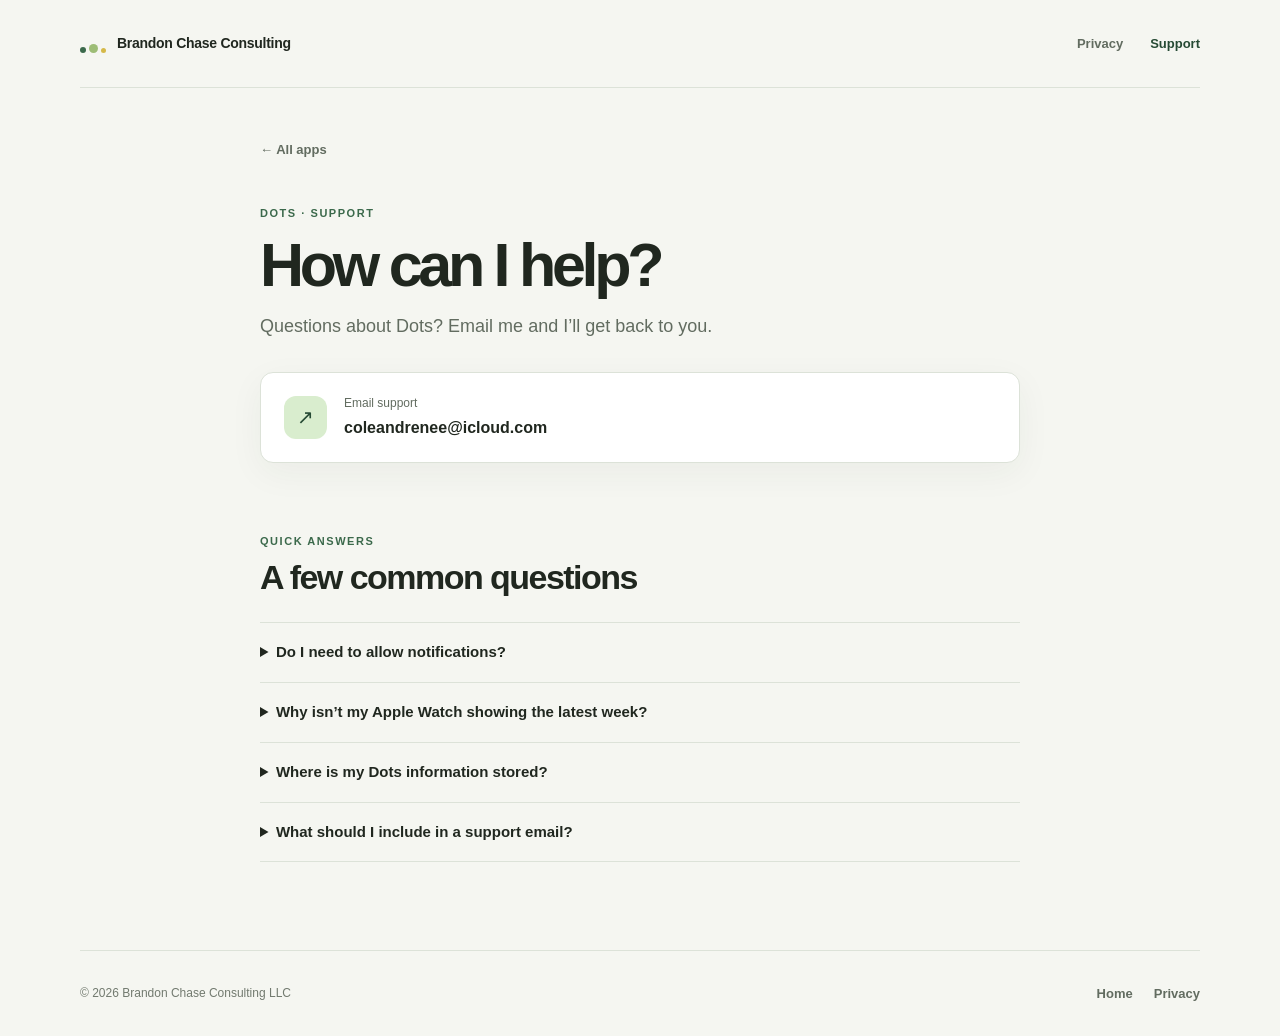
==== support/index.html @ f687b7f3 "Publish Dots privacy and support site" ====
<!doctype html>
<html lang="en">
<head>
  <meta charset="utf-8">
  <meta name="viewport" content="width=device-width, initial-scale=1">
  <meta name="theme-color" content="#f5f6f1">
  <meta name="description" content="Get help with Dots from Brandon Chase Consulting LLC.">
  <title>Dots Support · Brandon Chase Consulting</title>
  <link rel="stylesheet" href="../assets/site.css">
</head>
<body>
  <a class="skip-link" href="#main">Skip to content</a>
  <header class="site-header">
    <a class="wordmark" href="/brandonchase-apps/" aria-label="Brandon Chase Consulting home">
      <span class="brand-mark" aria-hidden="true"><i></i><i></i><i></i></span>
      <span>Brandon Chase Consulting</span>
    </a>
    <nav aria-label="Main navigation">
      <a href="../privacy/dots/">Privacy</a>
      <a aria-current="page" href="./">Support</a>
    </nav>
  </header>

  <main id="main" class="document-page support-page">
    <a class="back-link" href="/brandonchase-apps/">← All apps</a>
    <p class="eyebrow">Dots · Support</p>
    <h1>How can I help?</h1>
    <p class="document-intro">Questions about Dots? Email me and I’ll get back to you.</p>

    <a class="email-card" href="mailto:coleandrenee@icloud.com">
      <span class="email-icon" aria-hidden="true">↗</span>
      <span><span class="email-label">Email support</span><strong>coleandrenee@icloud.com</strong></span>
    </a>

    <section class="faq-section" aria-labelledby="faq-title">
      <p class="eyebrow">Quick answers</p>
      <h2 id="faq-title">A few common questions</h2>
      <details>
        <summary>Do I need to allow notifications?</summary>
        <p>No. Notifications are optional. Dots still works if you decline them, and you can change permission later in iOS Settings.</p>
      </details>
      <details>
        <summary>Why isn’t my Apple Watch showing the latest week?</summary>
        <p>Check that the Watch is paired and the Dots companion is installed. Open Dots on your iPhone; it sends an updated snapshot when it becomes active or when a day or setting changes.</p>
      </details>
      <details>
        <summary>Where is my Dots information stored?</summary>
        <p>Your marked dates and display preference are stored on your iPhone and shared with the Dots widget. The current week and display preference are also sent to your paired Apple Watch. <a href="../privacy/dots/">Read the Dots privacy policy.</a></p>
      </details>
      <details>
        <summary>What should I include in a support email?</summary>
        <p>Tell me what you expected and what happened, plus your iPhone or Apple Watch model and software version if you know them. Please don’t include passwords or other sensitive information.</p>
      </details>
    </section>
  </main>

  <footer class="site-footer">
    <span>© 2026 Brandon Chase Consulting LLC</span>
    <div><a href="/brandonchase-apps/">Home</a><a href="../privacy/dots/">Privacy</a></div>
  </footer>
</body>
</html>
---- assets/site.css ----
@charset "utf-8";

:root {
  color-scheme: light;
  --ink: #20271f;
  --muted: #626c60;
  --paper: #f5f6f1;
  --card: #ffffff;
  --line: #dce2d8;
  --green: #3b694b;
  --green-dark: #264a34;
  --mint: #d9edce;
  --yellow: #f2d86b;
  --lavender: #e9e5f9;
  --shadow: 0 22px 70px rgb(34 53 39 / 8%);
  font-family: -apple-system, BlinkMacSystemFont, "Segoe UI", sans-serif;
  font-synthesis: none;
  text-rendering: optimizeLegibility;
}

* { box-sizing: border-box; }

html { scroll-behavior: smooth; }

body {
  min-width: 320px;
  margin: 0;
  color: var(--ink);
  background: var(--paper);
  font-size: 16px;
  line-height: 1.65;
  -webkit-font-smoothing: antialiased;
}

a { color: var(--green-dark); text-underline-offset: 0.2em; }
a:hover { color: #173c27; }
a:focus-visible, summary:focus-visible {
  outline: 3px solid #b07c00;
  outline-offset: 4px;
  border-radius: 3px;
}

.skip-link {
  position: absolute;
  z-index: 5;
  top: 8px;
  left: 8px;
  padding: 8px 12px;
  transform: translateY(-160%);
  color: #fff;
  background: var(--green-dark);
  border-radius: 6px;
}
.skip-link:focus { transform: translateY(0); }

.site-header, .site-footer {
  width: min(100% - 48px, 1120px);
  margin-inline: auto;
  display: flex;
  align-items: center;
  justify-content: space-between;
}

.site-header {
  min-height: 88px;
  border-bottom: 1px solid var(--line);
}

.wordmark {
  display: inline-flex;
  gap: 11px;
  align-items: center;
  color: var(--ink);
  font-size: 14px;
  font-weight: 700;
  letter-spacing: -0.02em;
  text-decoration: none;
}

.brand-mark { display: flex; gap: 3px; align-items: end; height: 19px; }
.brand-mark i { width: 6px; height: 6px; display: block; background: var(--green); border-radius: 50%; }
.brand-mark i:nth-child(2) { width: 9px; height: 9px; background: #9dbd76; }
.brand-mark i:nth-child(3) { width: 5px; height: 5px; background: #d5b949; }

.site-header nav, .site-footer div { display: flex; gap: 27px; align-items: center; }
.site-header nav a, .site-footer a {
  color: var(--muted);
  font-size: 13px;
  font-weight: 600;
  text-decoration: none;
}
.site-header nav a:hover, .site-header nav a[aria-current="page"], .site-footer a:hover { color: var(--green-dark); }

.hero {
  position: relative;
  width: min(100% - 48px, 1120px);
  min-height: 430px;
  margin-inline: auto;
  padding: 98px 0 76px;
  overflow: hidden;
}

.eyebrow {
  margin: 0 0 13px;
  color: var(--green);
  font-size: 11px;
  font-weight: 750;
  letter-spacing: 0.14em;
  line-height: 1.5;
  text-transform: uppercase;
}

h1, h2, h3, p { margin-top: 0; }
.hero h1 {
  position: relative;
  z-index: 1;
  max-width: 650px;
  margin-bottom: 21px;
  font-size: clamp(48px, 7.2vw, 79px);
  font-weight: 650;
  letter-spacing: -0.075em;
  line-height: 0.99;
}
.hero h1 span { color: var(--green); }
.hero-copy { position: relative; z-index: 1; max-width: 410px; margin-bottom: 0; color: var(--muted); font-size: 18px; }

.hero-orbit { position: absolute; top: 24px; right: 53px; width: 350px; height: 350px; }
.orbit-ring { position: absolute; inset: 42px; border: 1px solid #d6dfd1; border-radius: 50%; }
.orbit-ring::before, .orbit-ring::after { position: absolute; content: ""; border: 1px solid #e3e8de; border-radius: 50%; }
.orbit-ring::before { inset: 34px; }
.orbit-ring::after { inset: 72px; }
.orbit-dot { position: absolute; z-index: 1; display: block; width: 31px; height: 31px; border-radius: 50%; box-shadow: 0 9px 20px rgb(48 83 54 / 14%); }
.dot-one { top: 40px; left: 166px; background: var(--yellow); }
.dot-two { top: 217px; left: 50px; width: 23px; height: 23px; background: #a8ca8f; }
.dot-three { right: 14px; bottom: 89px; width: 42px; height: 42px; background: #d9d0f1; }

.apps-section { width: min(100% - 48px, 980px); margin: 12px auto 0; }
.section-heading { margin-bottom: 23px; }
.section-heading h2, .faq-section h2 { margin-bottom: 0; font-size: clamp(25px, 4vw, 34px); font-weight: 620; letter-spacing: -0.045em; line-height: 1.2; }

.app-card {
  position: relative;
  display: flex;
  gap: 27px;
  align-items: center;
  min-height: 230px;
  padding: 36px 40px;
  overflow: hidden;
  background: var(--card);
  border: 1px solid #e8ebe4;
  border-radius: 21px;
  box-shadow: var(--shadow);
}
.app-icon {
  flex: 0 0 94px;
  display: grid;
  width: 94px;
  height: 94px;
  padding: 22px;
  grid-template-columns: repeat(3, 1fr);
  gap: 7px;
  align-content: center;
  background: #eff5e8;
  border: 1px solid #e0e9d6;
  border-radius: 25px;
}
.icon-dot { width: 12px; height: 12px; border: 1.5px solid #98af87; border-radius: 50%; }
.icon-dot.filled { background: var(--green); border-color: var(--green); }
.app-details { position: relative; z-index: 1; max-width: 570px; }
.app-details .eyebrow { margin-bottom: 6px; font-size: 10px; }
.app-details h3 { margin-bottom: 3px; font-size: 34px; font-weight: 650; letter-spacing: -0.055em; line-height: 1.2; }
.app-details > p:not(.eyebrow) { max-width: 470px; margin-bottom: 17px; color: var(--muted); font-size: 15px; }
.app-links { display: flex; flex-wrap: wrap; gap: 22px; }
.text-link { font-size: 13px; font-weight: 700; text-decoration-thickness: 1px; }
.text-link span { margin-left: 2px; text-decoration: none; }
.card-sparkle { position: absolute; right: 39px; bottom: 20px; color: #d4e4c9; font-size: 118px; line-height: 1; }

.promise {
  width: min(100% - 48px, 980px);
  min-height: 124px;
  margin: 44px auto 82px;
  display: flex;
  gap: 17px;
  align-items: center;
  justify-content: center;
  color: var(--green-dark);
  background: #eaf0e4;
  border-radius: 16px;
}
.promise-symbol { color: #79985f; font-size: 25px; }
.promise p { max-width: 470px; margin: 0; font-size: 15px; font-weight: 600; }

.document-page { width: min(100% - 48px, 760px); margin: 48px auto 110px; }
.back-link { display: inline-block; margin-bottom: 45px; color: var(--muted); font-size: 13px; font-weight: 650; text-decoration: none; }
.document-page > .eyebrow { margin-bottom: 11px; }
.document-page h1 { margin-bottom: 15px; font-size: clamp(42px, 7vw, 61px); font-weight: 650; letter-spacing: -0.07em; line-height: 1.05; }
.document-intro { max-width: 630px; margin-bottom: 13px; color: var(--muted); font-size: 18px; line-height: 1.6; }
.updated { margin-bottom: 31px; color: #777f74; font-size: 12px; }

.policy-highlight {
  display: flex;
  gap: 17px;
  margin: 28px 0 43px;
  padding: 22px 24px;
  align-items: flex-start;
  background: #e9f0e3;
  border: 1px solid #d8e5cf;
  border-radius: 13px;
}
.highlight-icon { flex: 0 0 auto; margin-top: 1px; color: var(--green); font-size: 20px; }
.policy-highlight p { margin: 0; font-size: 14px; line-height: 1.65; }
.policy-highlight strong { color: var(--green-dark); }

.document-section { margin: 0 0 32px; }
.document-section h2 { margin-bottom: 7px; font-size: 19px; font-weight: 680; letter-spacing: -0.025em; }
.document-section p { margin-bottom: 0; color: #50594f; font-size: 15px; }
.document-section a, .faq-section details a { font-weight: 600; }

.support-page { margin-bottom: 88px; }
.email-card {
  display: flex;
  gap: 17px;
  align-items: center;
  margin: 31px 0 70px;
  padding: 21px 23px;
  color: var(--ink);
  background: var(--card);
  border: 1px solid var(--line);
  border-radius: 13px;
  box-shadow: 0 10px 35px rgb(34 53 39 / 5%);
  text-decoration: none;
}
.email-card:hover { border-color: #a8bea0; }
.email-icon { display: grid; width: 43px; height: 43px; place-items: center; color: var(--green-dark); background: var(--mint); border-radius: 12px; font-size: 20px; }
.email-card > span:last-child { display: grid; gap: 1px; }
.email-label { color: var(--muted); font-size: 12px; }
.email-card strong { font-size: 16px; overflow-wrap: anywhere; }
.faq-section > .eyebrow { margin-bottom: 8px; }
.faq-section h2 { margin-bottom: 24px; }
.faq-section details { padding: 17px 0; border-top: 1px solid var(--line); }
.faq-section details:last-child { border-bottom: 1px solid var(--line); }
.faq-section summary { width: fit-content; color: var(--ink); cursor: pointer; font-size: 15px; font-weight: 680; }
.faq-section details p { max-width: 660px; margin: 11px 0 0; color: #50594f; font-size: 14px; }

.site-footer { min-height: 86px; padding-block: 18px; border-top: 1px solid var(--line); }
.site-footer > span { color: #727a6f; font-size: 12px; }
.site-footer div { gap: 21px; }

@media (max-width: 700px) {
  .site-header, .site-footer { width: min(100% - 36px, 1120px); }
  .site-header { min-height: 73px; }
  .wordmark { gap: 8px; font-size: 12px; }
  .site-header nav { gap: 16px; }
  .site-header nav a { font-size: 12px; }
  .hero, .apps-section, .promise { width: min(100% - 36px, 980px); }
  .hero { min-height: 391px; padding-top: 86px; }
  .hero h1 { font-size: clamp(47px, 12vw, 68px); }
  .hero-copy { max-width: 330px; font-size: 16px; }
  .hero-orbit { top: 107px; right: -173px; width: 305px; height: 305px; opacity: 0.7; }
  .orbit-ring { inset: 25px; }
  .dot-one { left: 144px; }
  .dot-two { top: 187px; left: 37px; }
  .dot-three { right: 4px; bottom: 78px; }
  .apps-section { margin-top: 0; }
  .app-card { min-height: unset; gap: 17px; align-items: flex-start; padding: 23px 20px; border-radius: 17px; }
  .app-icon { flex-basis: 63px; width: 63px; height: 63px; padding: 15px; gap: 4px; border-radius: 18px; }
  .icon-dot { width: 9px; height: 9px; }
  .app-details h3 { font-size: 29px; }
  .app-details > p:not(.eyebrow) { font-size: 14px; }
  .app-links { gap: 12px 18px; }
  .text-link { font-size: 12px; }
  .card-sparkle { right: 11px; bottom: 2px; font-size: 79px; opacity: 0.45; }
  .promise { min-height: 104px; margin-top: 31px; margin-bottom: 57px; padding: 18px 21px; justify-content: flex-start; }
  .promise p { font-size: 14px; }
  .document-page { width: min(100% - 40px, 760px); margin-top: 31px; margin-bottom: 75px; }
  .back-link { margin-bottom: 34px; }
  .document-intro { font-size: 16px; }
  .policy-highlight { gap: 12px; padding: 17px; }
  .policy-highlight p, .document-section p { font-size: 14px; }
  .email-card { margin-bottom: 54px; padding: 17px; }
  .site-footer { align-items: flex-start; gap: 12px; flex-direction: column; justify-content: center; }
  .site-footer div { gap: 18px; }
}

@media (max-width: 380px) {
  .site-header { gap: 9px; }
  .wordmark { gap: 7px; font-size: 11px; }
  .site-header nav { gap: 11px; }
}

@media (prefers-reduced-motion: reduce) {
  html { scroll-behavior: auto; }
  *, *::before, *::after { animation-duration: 0.01ms !important; animation-iteration-count: 1 !important; transition-duration: 0.01ms !important; }
}
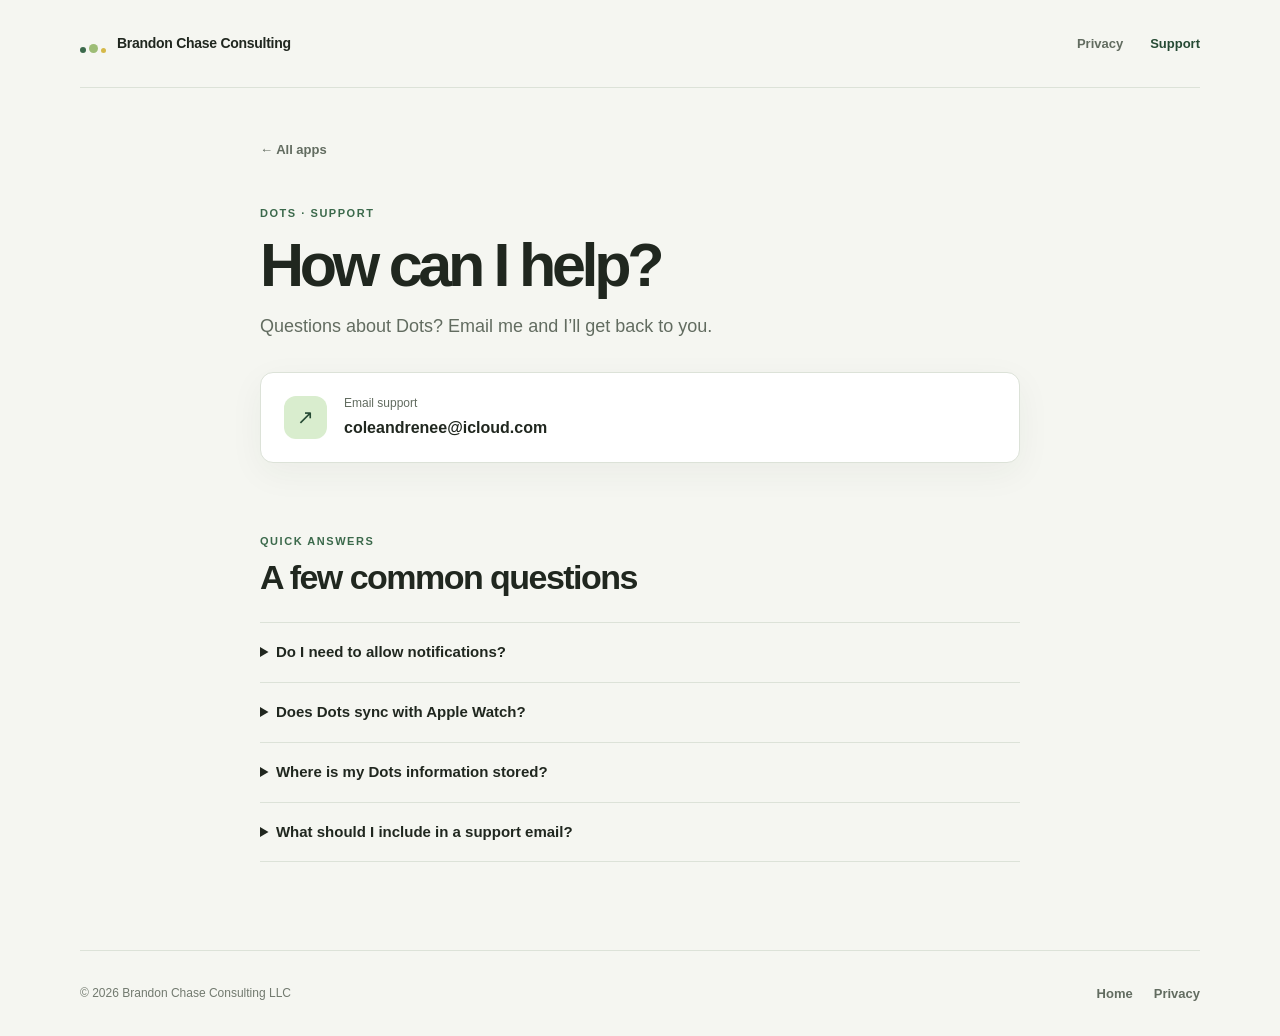
==== commit cf9c667c: "Correct Dots Apple Watch privacy and support copy" ====
--- a/support/index.html
+++ b/support/index.html
@@ -40,16 +40,16 @@
         <p>No. Notifications are optional. Dots still works if you decline them, and you can change permission later in iOS Settings.</p>
       </details>
       <details>
-        <summary>Why isn’t my Apple Watch showing the latest week?</summary>
-        <p>Check that the Watch is paired and the Dots companion is installed. Open Dots on your iPhone; it sends an updated snapshot when it becomes active or when a day or setting changes.</p>
+        <summary>Does Dots sync with Apple Watch?</summary>
+        <p>No. Dots currently supports iPhone and its widgets only; it does not include an Apple Watch companion or sync data with a Watch.</p>
       </details>
       <details>
         <summary>Where is my Dots information stored?</summary>
-        <p>Your marked dates and display preference are stored on your iPhone and shared with the Dots widget. The current week and display preference are also sent to your paired Apple Watch. <a href="../privacy/dots/">Read the Dots privacy policy.</a></p>
+        <p>Your marked dates and display preference are stored on your iPhone and shared with the Dots widget through Apple’s shared app storage. Dots does not send this information to an Apple Watch. <a href="../privacy/dots/">Read the Dots privacy policy.</a></p>
       </details>
       <details>
         <summary>What should I include in a support email?</summary>
-        <p>Tell me what you expected and what happened, plus your iPhone or Apple Watch model and software version if you know them. Please don’t include passwords or other sensitive information.</p>
+        <p>Tell me what you expected and what happened, plus your iPhone model and software version if you know them. Please don’t include passwords or other sensitive information.</p>
       </details>
     </section>
   </main>
